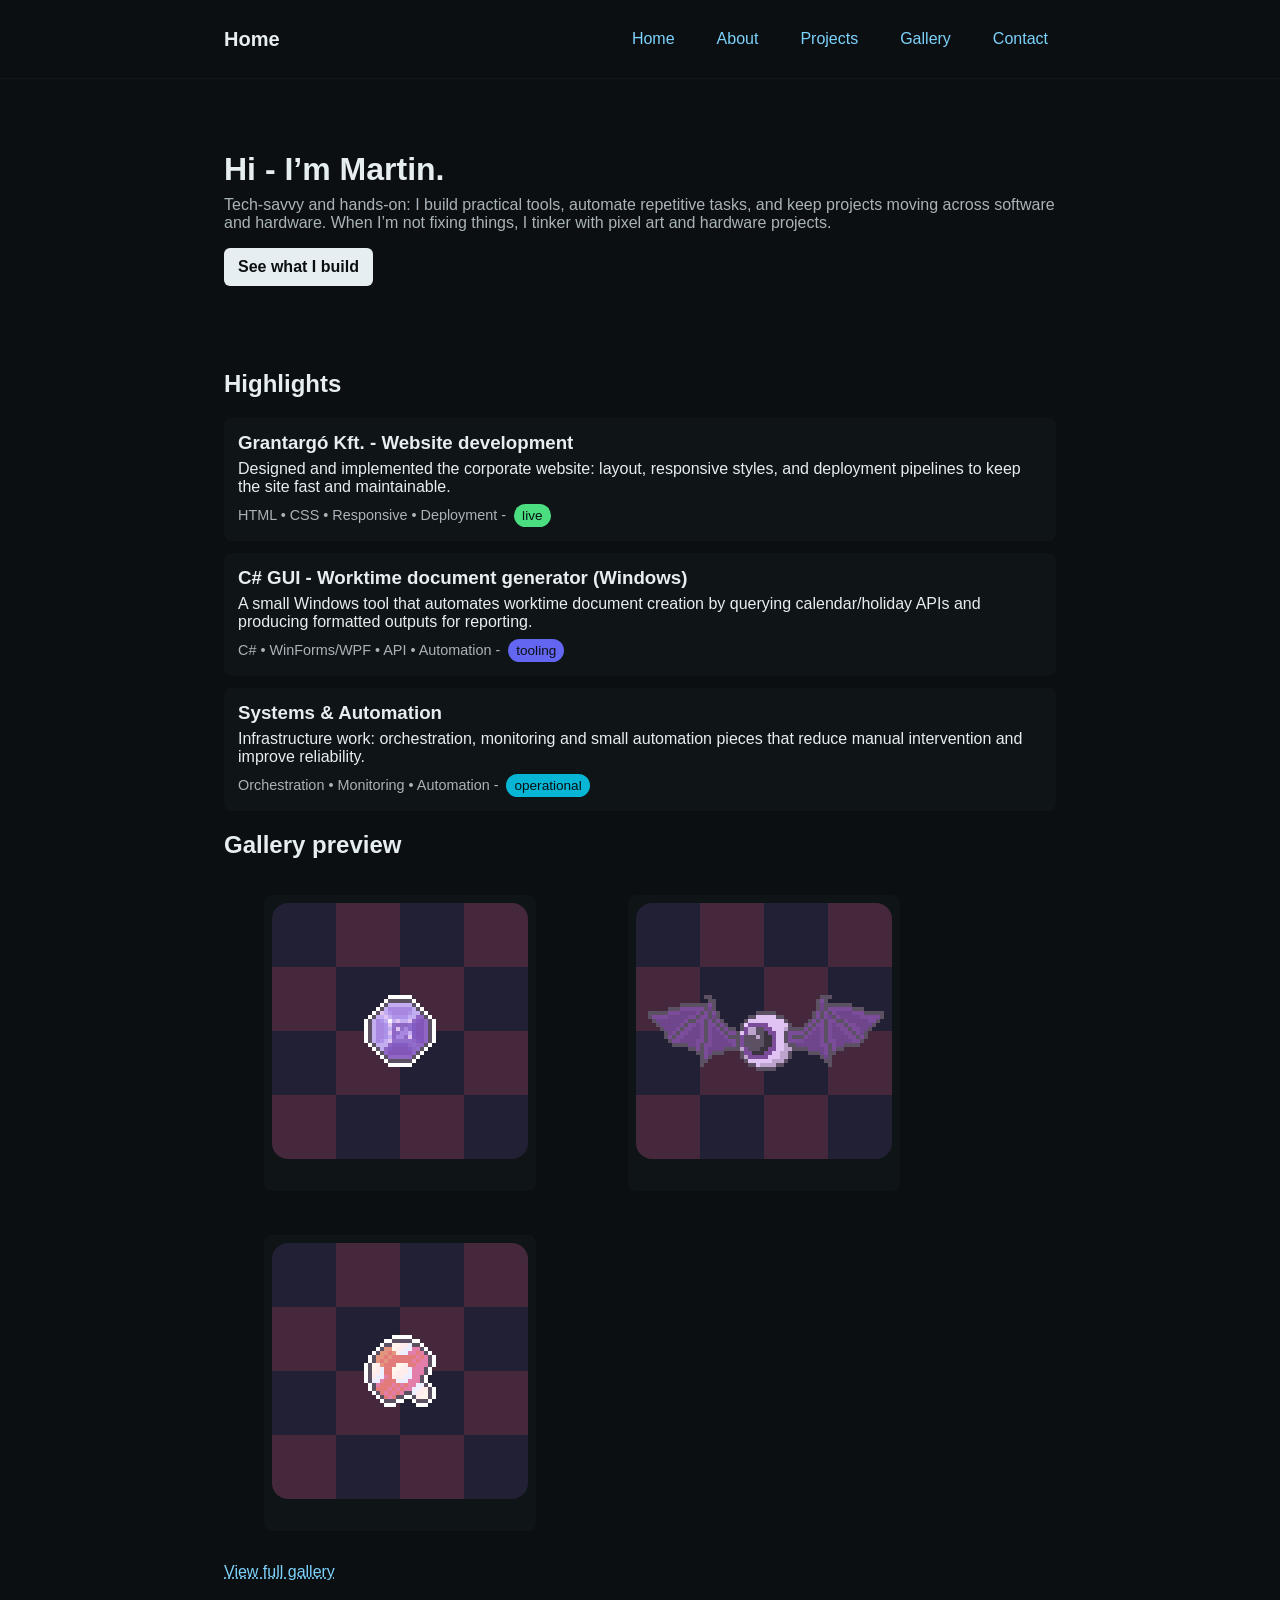
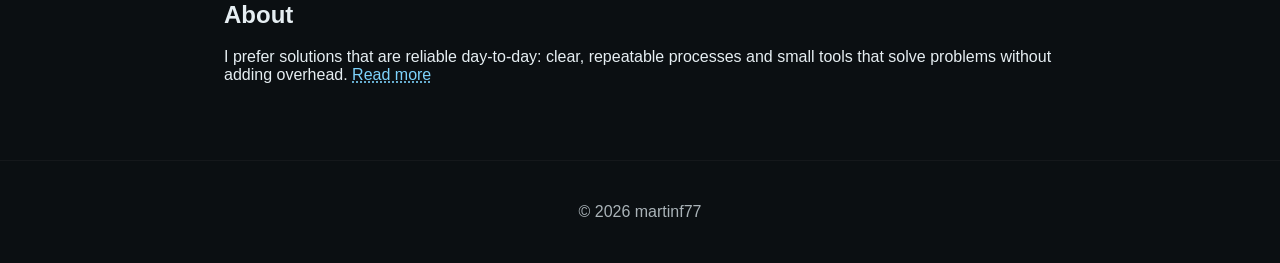
==== index.html @ 9ba36590 "Initial site for GitHub Pages" ====
<!doctype html>
<html lang="en">
<head>
  <meta charset="utf-8" />
  <meta name="viewport" content="width=device-width,initial-scale=1" />
  <title>Home - martinf77</title>
  <link rel="stylesheet" href="assets/css/style.css">
</head>
<body>
  <header class="site-header">
    <div class="container">
      <h1 class="site-title">Home</h1>
      <nav>
        <a href="index.html">Home</a>
        <a href="about.html">About</a>
        <a href="projects.html">Projects</a>
        <a href="gallery.html">Gallery</a>
        <a href="contact.html">Contact</a>
      </nav>
    </div>
  </header>

  <main class="container">
    <section class="hero">
      <h2>Hi - I’m Martin.</h2>
      <p class="tagline">Tech-savvy and hands-on: I build practical tools, automate repetitive tasks, and keep projects moving across software and hardware. When I’m not fixing things, I tinker with pixel art and hardware projects.</p>
      <p><a class="cta" href="projects.html">See what I build</a></p>
    </section>

    <section>
      <h2>Highlights</h2>
      <ul class="projects-list">
        <li>
          <h3 class="project-title"><a href="https://grantargo.hu" target="_blank" rel="noopener noreferrer">Grantargó Kft. - Website development</a></h3>
          <p class="project-desc">Designed and implemented the corporate website: layout, responsive styles, and deployment pipelines to keep the site fast and maintainable.</p>
          <div class="project-meta muted small">HTML • CSS • Responsive • Deployment - <span class="status-pill status-live">live</span></div>
        </li>

        <li>
          <h3 class="project-title">C# GUI - Worktime document generator (Windows)</h3>
          <p class="project-desc">A small Windows tool that automates worktime document creation by querying calendar/holiday APIs and producing formatted outputs for reporting.</p>
          <div class="project-meta muted small">C# • WinForms/WPF • API • Automation - <span class="status-pill status-tooling">tooling</span></div>
        </li>

        <li>
          <h3 class="project-title">Systems & Automation</h3>
          <p class="project-desc">Infrastructure work: orchestration, monitoring and small automation pieces that reduce manual intervention and improve reliability.</p>
          <div class="project-meta muted small">Orchestration • Monitoring • Automation - <span class="status-pill status-operational">operational</span></div>
        </li>
      </ul>
    </section>

    <section>
      <h2>Gallery preview</h2>
      <div class="gallery-grid">
        <figure>
          <img src="images/gallery/amethyst-post.gif" alt="amethyst pixel art">
          <figcaption>amethyst</figcaption>
        </figure>

        <figure>
          <img src="images/gallery/eyebat-post.gif" alt="eyebat pixel art">
          <figcaption>eyebat</figcaption>
        </figure>

        <figure>
          <img src="images/gallery/red-mushroom-post.gif" alt="red mushroom pixel art">
          <figcaption>red mushroom</figcaption>
        </figure>
      </div>
      <p><a href="gallery.html">View full gallery</a></p>
    </section>

    <section>
      <h2>About</h2>
      <p>I prefer solutions that are reliable day-to-day: clear, repeatable processes and small tools that solve problems without adding overhead. <a href="about.html">Read more</a></p>
    </section>
  </main>

  <footer class="site-footer">
    <div class="container">© <span id="year1"></span> martinf77</div>
  </footer>

  <script>document.getElementById('year1').textContent = new Date().getFullYear();</script>

  <script>
    (function(){
      var SCALE = 4; // desired scale relative to original media size
      var grid = document.querySelector('.gallery-grid');
      if (!grid) return;
      function processFigure(fig){
        var media = fig.querySelector('img,video');
        if (!media) return;
        function applySizing(nw, nh){
          var maxW = Math.max(120, grid.clientWidth - 24);
          var desired = nw * SCALE;
          var finalScale = SCALE;
          if (desired > maxW) {
            var fit = Math.floor(maxW / Math.max(1, nw));
            finalScale = Math.max(1, Math.min(SCALE, fit));
          }
          media.style.width = nw + 'px';
          media.style.height = 'auto';
          media.style.transform = 'scale(' + finalScale + ')';
          media.style.transformOrigin = 'top left';
          fig.style.width = (nw * finalScale + 16) + 'px';
          fig.style.height = (nh * finalScale + 40) + 'px';
        }

        if (media.tagName.toLowerCase() === 'img'){
          if (media.complete && media.naturalWidth) {
            applySizing(media.naturalWidth, media.naturalHeight);
          } else {
            media.addEventListener('load', function(){
              applySizing(media.naturalWidth, media.naturalHeight);
            });
          }
        } else if (media.tagName.toLowerCase() === 'video'){
          if (media.videoWidth) {
            applySizing(media.videoWidth, media.videoHeight);
          } else {
            media.addEventListener('loadedmetadata', function(){
              applySizing(media.videoWidth, media.videoHeight);
            });
          }
        }
      }

      var figs = grid.querySelectorAll('figure');
      figs.forEach(processFigure);
      var resizeTimeout;
      window.addEventListener('resize', function(){
        clearTimeout(resizeTimeout);
        resizeTimeout = setTimeout(function(){
          figs.forEach(processFigure);
        }, 150);
      });
    })();
  </script>
</body>
</html>
---- assets/css/style.css ----
/* Dark theme minimal styles */
:root{
  --bg:#0b0f12;
  --card:#0f1417;
  --muted:#aab3b8;
  --accent:#7dd3fc;
  --link:#7dd3fc;
  --link-visited:#60a5d8;
  --text:#e6eef2;
}
/* link colors for readability */
a{color:var(--link);text-decoration:underline dotted}
a:visited{color:var(--link-visited)}
a:hover,a:focus{color:var(--accent);text-decoration:underline}
*{box-sizing:border-box}
html,body{height:100%}
body{margin:0;font-family:Inter,Segoe UI,Arial,Helvetica,sans-serif;background:var(--bg);color:var(--text);-webkit-font-smoothing:antialiased}
.container{max-width:880px;margin:0 auto;padding:24px}
.site-header{border-bottom:1px solid rgba(255,255,255,0.04);}
.site-header .container{display:flex;align-items:center;justify-content:space-between}
.site-title{margin:0;font-size:1.25rem}
.site-header nav a{color:var(--link);text-decoration:none;margin-left:16px}
.site-header nav a:hover{color:var(--text)}
.hero{padding:48px 0}
.hero h2{margin:0 0 8px 0;font-size:2rem}
.tagline{color:var(--muted);margin:0 0 16px 0}
.cta{display:inline-block;padding:10px 14px;background:var(--text);color:var(--bg);border-radius:6px;text-decoration:none;font-weight:600}
.cta:hover,.cta:focus{background:#dff7fb;outline:2px solid rgba(125,211,252,0.18);outline-offset:2px}
.intro h3{margin-top:24px}
.projects-list{list-style:none;padding:0;margin:0}
.projects-list li{background:var(--card);padding:14px;border-radius:8px;margin:12px 0}
.site-footer{border-top:1px solid rgba(255,255,255,0.04);padding:18px 0;margin-top:36px;color:var(--muted);text-align:center}
@media (max-width:600px){.site-header .container{flex-direction:column;align-items:flex-start}.site-header nav{margin-top:8px}.hero h2{font-size:1.5rem}}

/* system / log styles */
.sysbox{background:#091019;border:1px solid rgba(255,255,255,0.03);padding:14px;border-radius:8px;margin:18px 0;font-family:ui-monospace,SFMono-Regular,Menlo,Monaco,monospace}
.sysmeta{color:var(--muted);font-size:0.95rem;margin-bottom:8px}
.syslog{background:#04060a;color:#bcd;padding:12px;border-radius:6px;overflow:auto;max-height:160px;font-size:0.85rem}
.note{background:linear-gradient(180deg,rgba(255,255,255,0.01),transparent);padding:10px;border-radius:6px;margin-top:10px}
.small{font-size:0.9rem}
.muted{color:var(--muted)}

/* gallery */
.gallery-grid{display:flex;flex-wrap:wrap;gap:12px;margin-top:12px;align-items:flex-start}
.gallery-grid figure{background:var(--card);padding:8px;border-radius:8px;display:block;flex:0 0 auto;overflow:hidden}
.gallery-grid img,.gallery-grid video{border-radius:4px;display:block;object-fit:contain}
.gallery-grid img{image-rendering: pixelated;image-rendering: crisp-edges;-ms-interpolation-mode: nearest-neighbor}
.gallery-grid figcaption{color:var(--muted);font-size:0.85rem;margin-top:8px;text-align:center}

/* Responsive tweaks */
/* container padding and readable type on small screens */
@media (max-width:900px){
  .container{padding:18px}
  .hero h2{font-size:1.6rem}
}
@media (max-width:600px){
  .container{padding:14px}
  .site-header .container{flex-direction:column;align-items:flex-start}
  .site-header nav{margin-top:10px}
  .site-header nav a{padding:8px 10px;margin-left:0}
  .hero h2{font-size:1.4rem}
  .tagline{font-size:0.95rem}
  .gallery-grid{grid-template-columns:repeat(auto-fill,minmax(140px,1fr))}
  .syslog{max-height:120px}
}
@media (max-width:420px){
  .container{padding:12px}
  .hero h2{font-size:1.2rem}
  .gallery-grid{grid-template-columns:repeat(auto-fill,minmax(120px,1fr))}
}

/* header/nav improvements for touch and wrapping */
.site-header nav{display:flex;gap:10px;flex-wrap:wrap}
.site-header nav a{color:var(--link);text-decoration:none;padding:6px 8px;border-radius:6px}
.site-header nav a:hover{color:var(--text);background:rgba(255,255,255,0.02)}

/* ensure media elements fit their grid cells */
.gallery-grid img,.gallery-grid video{width:100%;height:auto;display:block;object-fit:contain}
.gallery-grid video{max-height:240px}

/* make sysbox and notes adapt */
.sysbox{padding:12px}
.syslog{font-size:0.82rem}

/* Project card utilities */
.projects-list li{transition:transform .12s ease,box-shadow .12s ease}
.projects-list li:hover{transform:translateY(-6px);box-shadow:0 8px 24px rgba(0,0,0,0.45)}
.project-title{margin:0 0 6px 0}
.project-title a{color:var(--text);text-decoration:none}
.project-title a:hover{color:var(--accent);text-decoration:underline}
.project-desc{margin:0 0 8px}
.project-meta{display:flex;flex-wrap:wrap;gap:8px;align-items:center}
.status-pill{background:var(--accent);color:var(--bg);padding:4px 8px;border-radius:999px;font-size:.85rem}
.status-live{background:#4ade80;color:var(--bg)}
.status-ongoing{background:var(--accent);color:var(--bg)}
.status-education{background:#a78bfa;color:var(--bg)}
.status-experimental{background:#fb923c;color:var(--bg)}
.status-operational{background:#06b6d4;color:var(--bg)}
.status-consulting{background:#f59e0b;color:var(--bg)}
.status-tooling{background:#6366f1;color:var(--bg)}
.project-links{margin-left:auto;display:flex;gap:8px}
.project-links a{color:var(--link);text-decoration:none;padding:6px;border-radius:6px}
.project-links a:hover{color:var(--text);background:rgba(255,255,255,0.02)}

@media (max-width:600px){
  .project-meta{flex-direction:column;align-items:flex-start}
  .project-links{margin-left:0}
  .projects-list li{padding:12px}
}
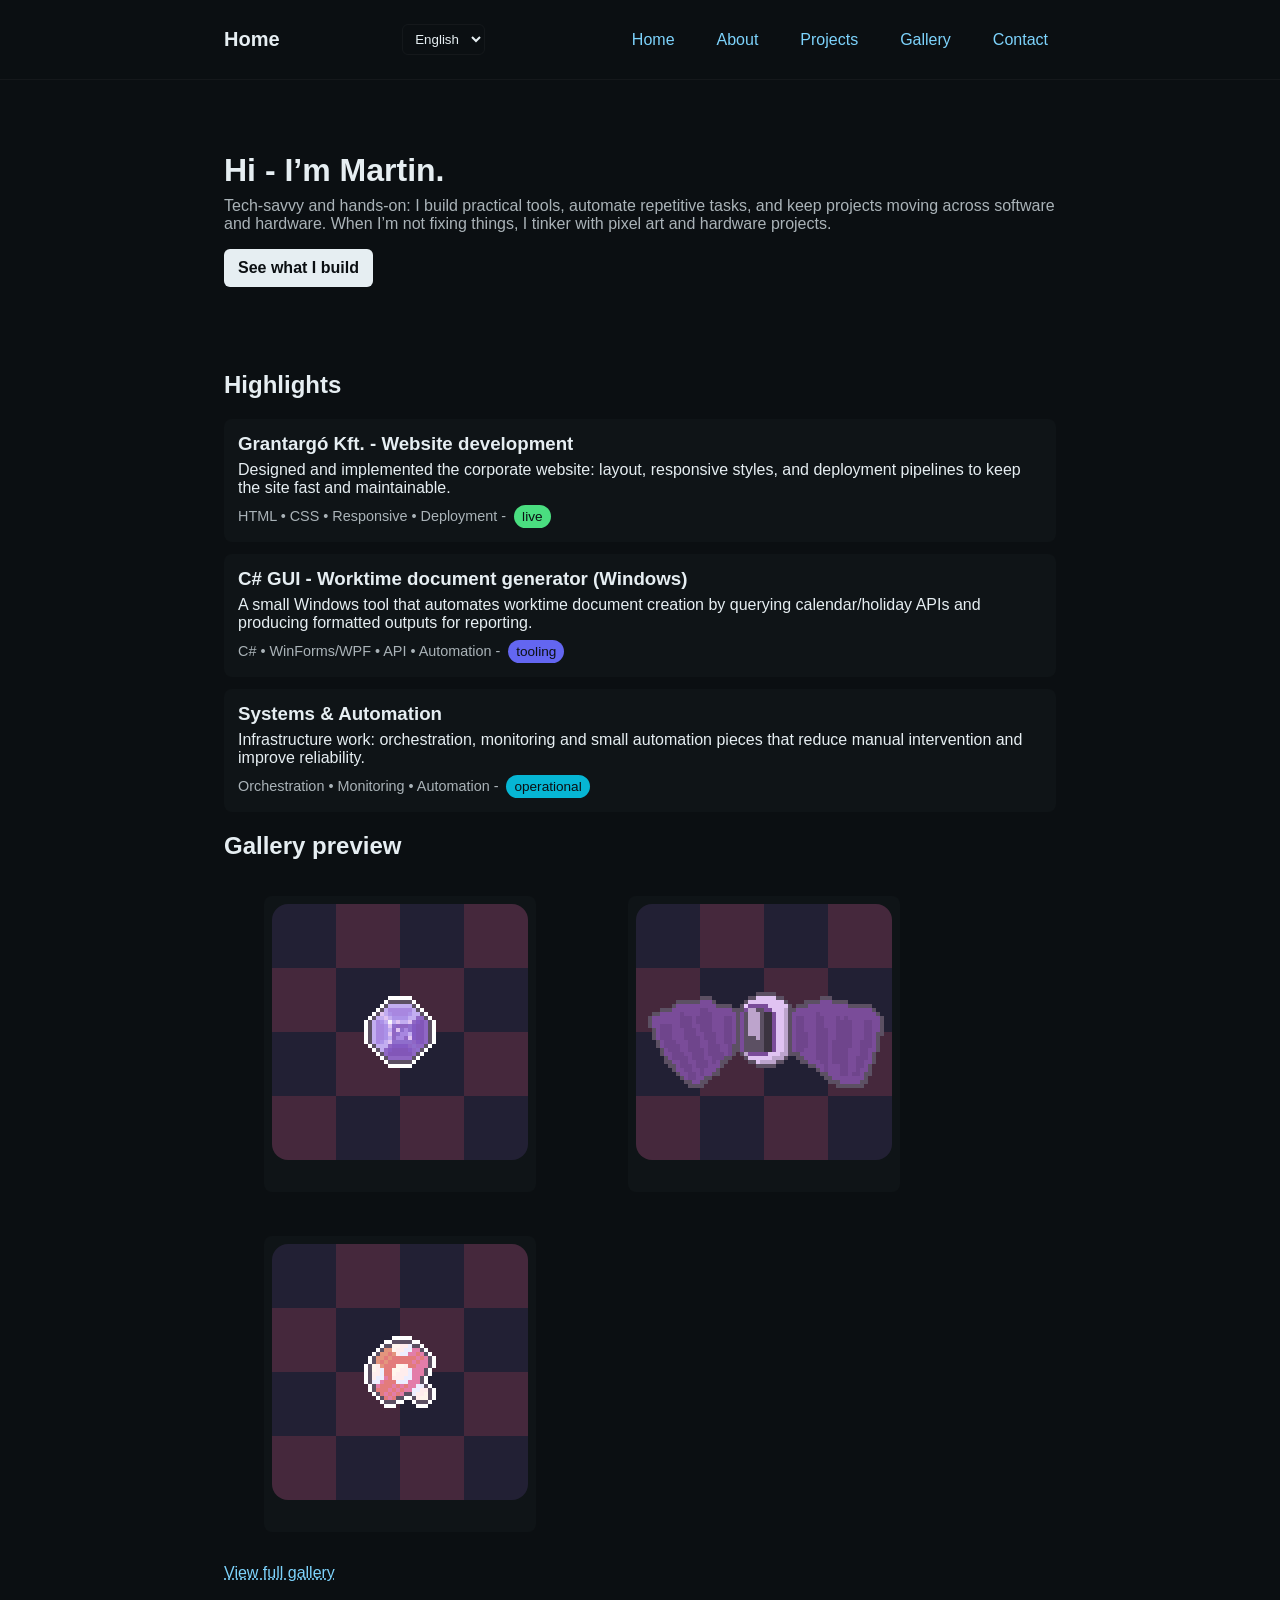
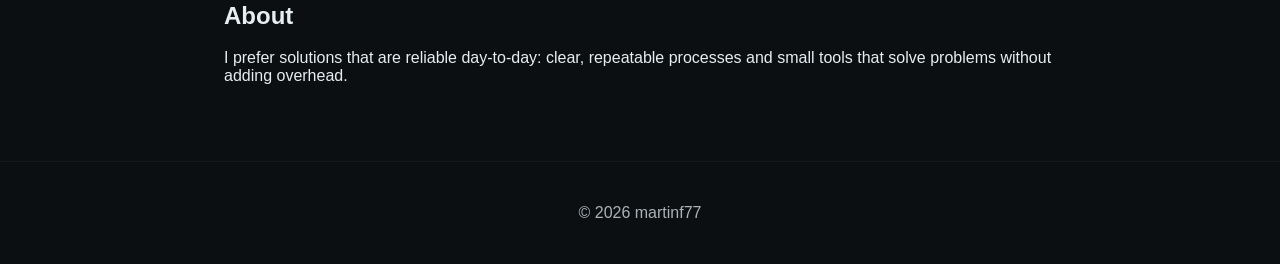
==== commit 251a8232: "Add Hungarian i18n: selector, translations, JS loader, and annotate pages" ====
--- a/index.html
+++ b/index.html
@@ -9,49 +9,55 @@
 <body>
   <header class="site-header">
     <div class="container">
-      <h1 class="site-title">Home</h1>
+      <h1 class="site-title" data-i18n="title.home">Home</h1>
+      <div class="header-controls">
+        <select id="lang-select" aria-label="Language">
+          <option value="en">English</option>
+          <option value="hu">Magyar</option>
+        </select>
+      </div>
       <nav>
-        <a href="index.html">Home</a>
-        <a href="about.html">About</a>
-        <a href="projects.html">Projects</a>
-        <a href="gallery.html">Gallery</a>
-        <a href="contact.html">Contact</a>
+        <a href="index.html" data-i18n="nav.home">Home</a>
+        <a href="about.html" data-i18n="nav.about">About</a>
+        <a href="projects.html" data-i18n="nav.projects">Projects</a>
+        <a href="gallery.html" data-i18n="nav.gallery">Gallery</a>
+        <a href="contact.html" data-i18n="nav.contact">Contact</a>
       </nav>
     </div>
   </header>
 
   <main class="container">
     <section class="hero">
-      <h2>Hi - I’m Martin.</h2>
-      <p class="tagline">Tech-savvy and hands-on: I build practical tools, automate repetitive tasks, and keep projects moving across software and hardware. When I’m not fixing things, I tinker with pixel art and hardware projects.</p>
-      <p><a class="cta" href="projects.html">See what I build</a></p>
+      <h2 data-i18n="hero.hi">Hi - I’m Martin.</h2>
+      <p class="tagline" data-i18n="hero.tagline">Tech-savvy and hands-on: I build practical tools, automate repetitive tasks, and keep projects moving across software and hardware. When I’m not fixing things, I tinker with pixel art and hardware projects.</p>
+      <p><a class="cta" href="projects.html" data-i18n="cta.projects">See what I build</a></p>
     </section>
 
     <section>
-      <h2>Highlights</h2>
+      <h2 data-i18n="highlights.title">Highlights</h2>
       <ul class="projects-list">
         <li>
-          <h3 class="project-title"><a href="https://grantargo.hu" target="_blank" rel="noopener noreferrer">Grantargó Kft. - Website development</a></h3>
-          <p class="project-desc">Designed and implemented the corporate website: layout, responsive styles, and deployment pipelines to keep the site fast and maintainable.</p>
-          <div class="project-meta muted small">HTML • CSS • Responsive • Deployment - <span class="status-pill status-live">live</span></div>
+          <h3 class="project-title"><a href="https://grantargo.hu" target="_blank" rel="noopener noreferrer" data-i18n="project.grantargo.title">Grantargó Kft. - Website development</a></h3>
+          <p class="project-desc" data-i18n="project.grantargo.desc">Designed and implemented the corporate website: layout, responsive styles, and deployment pipelines to keep the site fast and maintainable.</p>
+          <div class="project-meta muted small">HTML • CSS • Responsive • Deployment - <span class="status-pill status-live" data-i18n="status.live">live</span></div>
         </li>
 
         <li>
-          <h3 class="project-title">C# GUI - Worktime document generator (Windows)</h3>
-          <p class="project-desc">A small Windows tool that automates worktime document creation by querying calendar/holiday APIs and producing formatted outputs for reporting.</p>
-          <div class="project-meta muted small">C# • WinForms/WPF • API • Automation - <span class="status-pill status-tooling">tooling</span></div>
+          <h3 class="project-title" data-i18n="project.worktime.title">C# GUI - Worktime document generator (Windows)</h3>
+          <p class="project-desc" data-i18n="project.worktime.desc">A small Windows tool that automates worktime document creation by querying calendar/holiday APIs and producing formatted outputs for reporting.</p>
+          <div class="project-meta muted small">C# • WinForms/WPF • API • Automation - <span class="status-pill status-tooling" data-i18n="status.tooling">tooling</span></div>
         </li>
 
         <li>
-          <h3 class="project-title">Systems & Automation</h3>
-          <p class="project-desc">Infrastructure work: orchestration, monitoring and small automation pieces that reduce manual intervention and improve reliability.</p>
-          <div class="project-meta muted small">Orchestration • Monitoring • Automation - <span class="status-pill status-operational">operational</span></div>
+          <h3 class="project-title" data-i18n="project.sys.title">Systems & Automation</h3>
+          <p class="project-desc" data-i18n="project.sys.desc">Infrastructure work: orchestration, monitoring and small automation pieces that reduce manual intervention and improve reliability.</p>
+          <div class="project-meta muted small">Orchestration • Monitoring • Automation - <span class="status-pill status-operational" data-i18n="status.operational">operational</span></div>
         </li>
       </ul>
     </section>
 
     <section>
-      <h2>Gallery preview</h2>
+      <h2 data-i18n="gallery.preview">Gallery preview</h2>
       <div class="gallery-grid">
         <figure>
           <img src="images/gallery/amethyst-post.gif" alt="amethyst pixel art">
@@ -68,12 +74,12 @@
           <figcaption>red mushroom</figcaption>
         </figure>
       </div>
-      <p><a href="gallery.html">View full gallery</a></p>
+      <p><a href="gallery.html" data-i18n="gallery.view">View full gallery</a></p>
     </section>
 
     <section>
-      <h2>About</h2>
-      <p>I prefer solutions that are reliable day-to-day: clear, repeatable processes and small tools that solve problems without adding overhead. <a href="about.html">Read more</a></p>
+      <h2 data-i18n="about.title">About</h2>
+      <p data-i18n="about.intro">I prefer solutions that are reliable day-to-day: clear, repeatable processes and small tools that solve problems without adding overhead. <a href="about.html" data-i18n="about.readmore">Read more</a></p>
     </section>
   </main>
 
@@ -137,5 +143,6 @@
       });
     })();
   </script>
+  <script src="assets/js/site-i18n.js" defer></script>
 </body>
 </html>
--- a/assets/css/style.css
+++ b/assets/css/style.css
@@ -19,6 +19,9 @@
 .site-header{border-bottom:1px solid rgba(255,255,255,0.04);}
 .site-header .container{display:flex;align-items:center;justify-content:space-between}
 .site-title{margin:0;font-size:1.25rem}
+.header-controls{margin-left:12px;margin-right:12px}
+.header-controls #lang-select{background:transparent;color:var(--text);border:1px solid rgba(255,255,255,0.04);padding:6px 8px;border-radius:6px}
+.header-controls #lang-select:focus{outline:2px solid rgba(125,211,252,0.18);}
 .site-header nav a{color:var(--link);text-decoration:none;margin-left:16px}
 .site-header nav a:hover{color:var(--text)}
 .hero{padding:48px 0}
